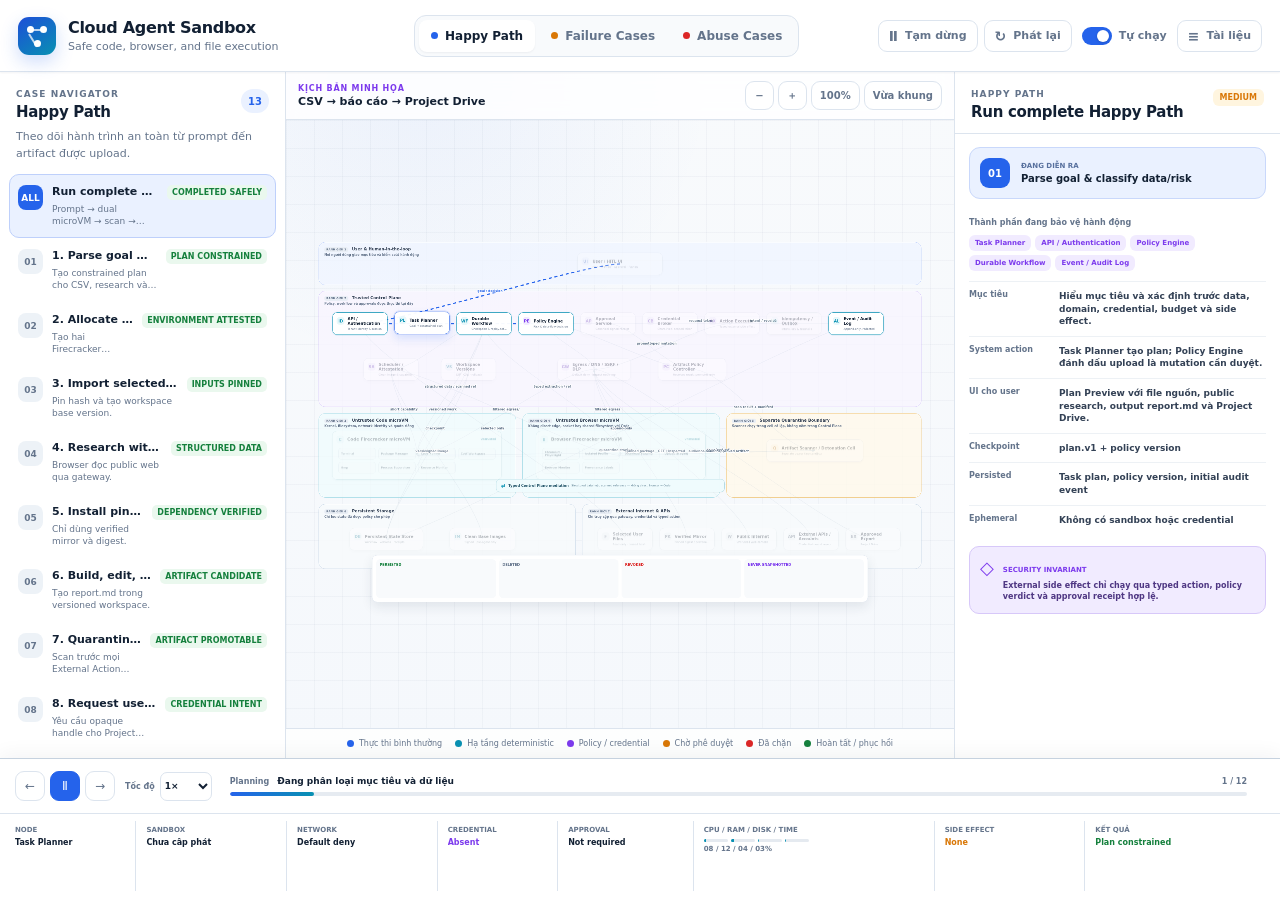
==== index3.html @ 37748cea "first commit" ====
<!doctype html>
<html lang="vi">
<head>
  <meta charset="utf-8">
  <meta name="viewport" content="width=device-width, initial-scale=1">
  <meta name="description" content="Interactive architecture for a secure cloud agent sandbox.">
  <title>Cloud Agent Sandbox</title>
  <link rel="stylesheet" href="./styles.css">
</head>
<body>
  <a class="skip-link" href="#architecture-canvas">Bỏ qua đến sơ đồ kiến trúc</a>

  <div class="app-shell">
    <header class="app-header">
      <div class="brand">
        <div class="brand-mark" aria-hidden="true">
          <span></span><span></span><span></span>
        </div>
        <div>
          <h1>Cloud Agent Sandbox</h1>
          <p>Safe code, browser, and file execution</p>
        </div>
      </div>

      <nav class="mode-tabs" aria-label="Chế độ mô phỏng">
        <button class="mode-tab active" data-mode="happy" aria-selected="true">
          <span class="tab-dot blue"></span>Happy Path
        </button>
        <button class="mode-tab" data-mode="failures" aria-selected="false">
          <span class="tab-dot amber"></span>Failure Cases
        </button>
        <button class="mode-tab" data-mode="abuse" aria-selected="false">
          <span class="tab-dot red"></span>Abuse Cases
        </button>
      </nav>

      <div class="header-actions">
        <button id="play-toggle" class="icon-text-button" aria-label="Tạm dừng hoạt ảnh">
          <span class="button-icon" aria-hidden="true">Ⅱ</span>
          <span class="button-label">Tạm dừng</span>
        </button>
        <button id="replay-button" class="icon-text-button" aria-label="Phát lại case">
          <span class="button-icon" aria-hidden="true">↻</span>
          <span>Phát lại</span>
        </button>
        <label class="auto-toggle">
          <input id="autoplay-toggle" type="checkbox" checked>
          <span class="toggle-track"></span>
          <span>Tự chạy</span>
        </label>
        <div class="docs-menu">
          <button id="docs-menu-button" class="icon-text-button" aria-expanded="false">
            <span class="button-icon" aria-hidden="true">≡</span>
            <span>Tài liệu</span>
          </button>
          <div id="docs-popover" class="docs-popover" hidden>
            <a href="./document.html?doc=deliverable">Bản deliverable</a>
            <a href="./document.html?doc=research">Kiến trúc &amp; nghiên cứu</a>
          </div>
        </div>
      </div>

      <button id="navigator-drawer-button" class="mobile-panel-button" aria-label="Mở danh sách case">☰</button>
    </header>

    <main class="workspace">
      <aside id="case-navigator" class="case-navigator" aria-label="Danh sách case">
        <div class="panel-heading">
          <div>
            <span class="eyebrow">Case navigator</span>
            <h2 id="navigator-title">Happy Path</h2>
          </div>
          <span id="case-count" class="count-badge">13</span>
          <button class="panel-close" data-close-panel="case-navigator" aria-label="Đóng danh sách case">×</button>
        </div>
        <p id="navigator-description" class="panel-intro">
          Theo dõi hành trình an toàn từ prompt đến artifact được upload.
        </p>
        <div id="case-list" class="case-list" role="listbox" aria-label="Các bước Happy Path"></div>
      </aside>

      <section class="canvas-region" aria-label="Sơ đồ kiến trúc tương tác">
        <div class="canvas-toolbar">
          <div class="canvas-context">
            <span id="scenario-label" class="scenario-label">Kịch bản minh họa</span>
            <strong id="canvas-title">CSV → báo cáo → Project Drive</strong>
          </div>
          <div class="zoom-controls" aria-label="Điều khiển sơ đồ">
            <button id="zoom-out" title="Thu nhỏ" aria-label="Thu nhỏ">−</button>
            <button id="zoom-in" title="Phóng to" aria-label="Phóng to">＋</button>
            <button id="zoom-reset" title="Tỷ lệ 100%">100%</button>
            <button id="zoom-fit" title="Vừa màn hình">Vừa khung</button>
          </div>
        </div>

        <div id="architecture-canvas" class="architecture-canvas" tabindex="0"
             aria-label="Kiến trúc Cloud Agent Sandbox. Giữ Ctrl và cuộn để zoom, kéo để di chuyển.">
          <div id="canvas-world" class="canvas-world">
            <svg id="edge-layer" class="edge-layer" width="1600" height="980"
                 viewBox="0 0 1600 980" aria-hidden="true"></svg>

            <div class="trust-zone zone-user">
              <div class="zone-label">
                <span class="zone-kicker">Ranh giới 1</span>
                User &amp; Human-in-the-loop
                <small>Nơi người dùng giao mục tiêu và kiểm soát hành động</small>
              </div>
            </div>
            <div class="trust-zone zone-control">
              <div class="zone-label">
                <span class="zone-kicker">Ranh giới 2</span>
                Trusted Control Plane
                <small>Policy, workflow và approvals được thực thi tại đây</small>
              </div>
            </div>
            <div class="trust-zone zone-code">
              <div class="zone-label">
                <span class="zone-kicker">Ranh giới 3</span>
                Untrusted Code microVM
                <small>Kernel, filesystem, network identity và quota riêng</small>
              </div>
            </div>
            <div class="trust-zone zone-browser">
              <div class="zone-label">
                <span class="zone-kicker">Ranh giới 4</span>
                Untrusted Browser microVM
                <small>Không direct edge, socket hay shared filesystem với Code</small>
              </div>
            </div>
            <div class="trust-zone zone-quarantine">
              <div class="zone-label">
                <span class="zone-kicker">Ranh giới 5</span>
                Separate Quarantine Boundary
                <small>Scanner chạy trong cell cô lập, không nằm trong Control Plane</small>
              </div>
            </div>
            <div class="trust-zone zone-persistence">
              <div class="zone-label">
                <span class="zone-kicker">Ranh giới 6</span>
                Persistent Storage
                <small>Chỉ lưu state đã được policy cho phép</small>
              </div>
            </div>
            <div class="trust-zone zone-external">
              <div class="zone-label">
                <span class="zone-kicker">Ranh giới 7</span>
                External Internet &amp; APIs
                <small>Chỉ truy cập qua gateway, credential và typed action</small>
              </div>
            </div>

            <div id="node-layer" class="node-layer"></div>

            <div id="mediation-note" class="mediation-note">
              <span class="mediation-icon">⇄</span>
              <strong>Typed Control Plane mediation</strong>
              <small>Structured data hoặc scanned reference — không direct Browser → Code</small>
            </div>

            <div id="side-effect-panel" class="canvas-overlay side-effect-panel" hidden>
              <span class="overlay-label">Side-effect state</span>
              <div class="state-machine">
                <span data-effect-state="planned">planned</span><i>→</i>
                <span data-effect-state="authorized">authorized</span><i>→</i>
                <span data-effect-state="executing">executing</span><i>→</i>
                <span data-effect-state="committed">committed</span>
                <div class="unknown-branch">
                  <b>↘</b><span data-effect-state="unknown">unknown</span><i>→</i>
                  <span data-effect-state="reconcile">reconcile</span><i>→</i>
                  <span data-effect-state="resolution">committed / manual</span>
                </div>
              </div>
              <small>Không tuyên bố “exactly once”; outcome không rõ luôn được đối soát.</small>
            </div>

            <div id="state-summary-panel" class="canvas-overlay state-summary-panel" hidden>
              <div class="state-column persisted">
                <h4>Persisted</h4>
                <div id="persisted-items"></div>
              </div>
              <div class="state-column deleted">
                <h4>Deleted</h4>
                <div id="deleted-items"></div>
              </div>
              <div class="state-column revoked">
                <h4>Revoked</h4>
                <div id="revoked-items"></div>
              </div>
              <div class="state-column never">
                <h4>Never snapshotted</h4>
                <div id="never-items"></div>
              </div>
            </div>
          </div>
        </div>

        <div class="legend" aria-label="Chú giải màu sắc">
          <span><i class="legend-dot normal"></i>Thực thi bình thường</span>
          <span><i class="legend-dot infra"></i>Hạ tầng deterministic</span>
          <span><i class="legend-dot security"></i>Policy / credential</span>
          <span><i class="legend-dot approval"></i>Chờ phê duyệt</span>
          <span><i class="legend-dot blocked"></i>Đã chặn</span>
          <span><i class="legend-dot success"></i>Hoàn tất / phục hồi</span>
        </div>
      </section>

      <aside id="case-inspector" class="case-inspector" aria-label="Chi tiết case">
        <div class="panel-heading inspector-heading">
          <div>
            <span id="inspector-mode" class="eyebrow">Happy Path</span>
            <h2 id="inspector-title">Run complete Happy Path</h2>
          </div>
          <span id="inspector-severity" class="severity-badge low">Low</span>
          <button class="panel-close" data-close-panel="case-inspector" aria-label="Đóng chi tiết case">×</button>
        </div>

        <div class="phase-callout">
          <span id="phase-number">01</span>
          <div>
            <small>Đang diễn ra</small>
            <strong id="phase-title">Phân tích mục tiêu</strong>
          </div>
        </div>

        <div id="inspector-components" class="protecting-components">
          <span>Thành phần đang bảo vệ hành động</span>
          <div id="component-chips"></div>
        </div>

        <dl id="inspector-fields" class="inspector-fields"></dl>

        <div class="invariant-card">
          <span class="invariant-icon" aria-hidden="true">◇</span>
          <div>
            <small>Security invariant</small>
            <p id="invariant-text">External side effect phải đi qua typed action và policy.</p>
          </div>
        </div>
      </aside>
    </main>

    <footer class="execution-status">
      <div class="status-topline">
        <div class="playback-controls">
          <button id="previous-step" aria-label="Bước trước">←</button>
          <button id="footer-play-toggle" class="primary-play" aria-label="Tạm dừng">Ⅱ</button>
          <button id="next-step" aria-label="Bước tiếp">→</button>
          <label class="speed-control">
            <span>Tốc độ</span>
            <select id="speed-select" aria-label="Tốc độ hoạt ảnh">
              <option value="1800">0.75×</option>
              <option value="1350" selected>1×</option>
              <option value="850">1.5×</option>
              <option value="500">2×</option>
            </select>
          </label>
        </div>

        <div class="progress-area">
          <div class="progress-copy">
            <span id="progress-phase">Planning</span>
            <strong id="progress-message">Đang phân loại mục tiêu và dữ liệu</strong>
            <span id="progress-fraction">1 / 12</span>
          </div>
          <div class="progress-track"><span id="progress-fill"></span></div>
        </div>

        <button id="inspector-sheet-button" class="mobile-panel-button inspector-button"
                aria-label="Mở chi tiết case">ⓘ</button>
      </div>

      <div class="status-grid">
        <div class="status-item"><span>Node</span><strong id="status-node">Task Planner</strong></div>
        <div class="status-item"><span>Sandbox</span><strong id="status-sandbox">Chưa cấp phát</strong></div>
        <div class="status-item"><span>Network</span><strong id="status-network">Default deny</strong></div>
        <div class="status-item credential-status"><span>Credential</span><strong id="status-credential">Absent</strong></div>
        <div class="status-item"><span>Approval</span><strong id="status-approval">Not required</strong></div>
        <div class="status-item resource-status">
          <span>CPU / RAM / Disk / Time</span>
          <div class="resource-bars">
            <i id="cpu-bar"></i><i id="ram-bar"></i><i id="disk-bar"></i><i id="time-bar"></i>
          </div>
          <strong id="resource-copy">08 / 12 / 04 / 03%</strong>
        </div>
        <div class="status-item side-effect-status"><span>Side effect</span><strong id="status-side-effect">None</strong></div>
        <div class="status-item outcome-status"><span>Kết quả</span><strong id="status-outcome">Đang chạy an toàn</strong></div>
      </div>
    </footer>
  </div>

  <dialog id="approval-dialog" class="approval-dialog" aria-labelledby="approval-title">
    <form method="dialog">
      <header class="approval-header">
        <div class="system-ui-badge">SYSTEM-RENDERED APPROVAL</div>
        <button value="reject" class="dialog-close" aria-label="Đóng và từ chối">×</button>
      </header>
      <div class="approval-title-row">
        <div class="approval-shield" aria-hidden="true">◇</div>
        <div>
          <span>Phê duyệt external side effect</span>
          <h2 id="approval-title">Upload report.md to Project Drive</h2>
        </div>
      </div>

      <div class="approval-grid">
        <div><span>Agent muốn làm gì?</span><strong>Upload một báo cáo Markdown đã scan</strong></div>
        <div><span>Dữ liệu hoặc tài nguyên?</span><strong>report.md · SHA-256 8f2a…91c4</strong></div>
        <div><span>Gửi tới đâu?</span><strong>Project Drive / Cloud Sandbox Demo</strong></div>
        <div><span>Hậu quả / blast radius?</span><strong>Tạo một file trong project đã chọn</strong></div>
        <div><span>Có thể hoàn tác?</span><strong>Có · có thể xóa file đã upload</strong></div>
        <div><span>Scope và expiry?</span><strong id="approval-scope-copy">Chỉ hành động này · 5 phút</strong></div>
      </div>

      <fieldset class="approval-scope">
        <legend>Phạm vi phê duyệt</legend>
        <label>
          <input type="radio" name="approval-scope" value="once" checked>
          <span><strong>Chỉ hành động này</strong><small>Một file, một destination, một lần</small></span>
        </label>
        <label>
          <input type="radio" name="approval-scope" value="batch">
          <span><strong>Batch chính xác gồm 1 artifact</strong><small>Gắn với manifest và hash hiện tại</small></span>
        </label>
      </fieldset>

      <div class="scan-proof">
        <span class="scan-check">✓</span>
        <div><strong>Artifact đã qua quarantine</strong><small>Malware: clean · Manifest: verified · Policy: promotable</small></div>
      </div>

      <div id="simulated-approval-note" class="simulated-note">
        Auto-play: <strong>Giả lập người dùng phê duyệt</strong> sau <span id="approval-countdown">3</span>s
      </div>

      <footer class="approval-actions">
        <button value="stop" class="danger-ghost">Dừng tác vụ</button>
        <button value="reject" class="secondary-action">Từ chối</button>
        <button id="approve-upload" value="approve" class="primary-action">
          Upload report.md to Project Drive
        </button>
      </footer>
    </form>
  </dialog>

  <div id="toast-region" class="toast-region" aria-live="polite" aria-atomic="true"></div>

  <script src="./experience-data.js"></script>
  <script src="./app.js"></script>
</body>
</html>
---- styles.css ----
:root {
  --bg: #f4f7fb;
  --surface: #ffffff;
  --surface-soft: #f8fafc;
  --text: #122033;
  --muted: #64748b;
  --line: #dce4ee;
  --line-strong: #c6d2df;
  --blue: #2563eb;
  --blue-soft: #eaf1ff;
  --cyan: #0891b2;
  --cyan-soft: #e8f8fb;
  --violet: #7c3aed;
  --violet-soft: #f1ebff;
  --amber: #d97706;
  --amber-soft: #fff5df;
  --red: #dc2626;
  --red-soft: #fff0f0;
  --green: #15803d;
  --green-soft: #eaf8ee;
  --gray: #94a3b8;
  --shadow-sm: 0 1px 2px rgba(15, 23, 42, .05);
  --shadow-md: 0 12px 30px rgba(31, 48, 73, .10);
  --header-h: 72px;
  --footer-h: 142px;
  --left-w: 286px;
  --right-w: 326px;
  color-scheme: light;
  font-family: Inter, ui-sans-serif, system-ui, -apple-system, BlinkMacSystemFont, "Segoe UI", sans-serif;
}

* { box-sizing: border-box; }

html, body {
  margin: 0;
  width: 100%;
  height: 100%;
  overflow: hidden;
  background: var(--bg);
  color: var(--text);
}

button, input, select { font: inherit; }
button, a { -webkit-tap-highlight-color: transparent; }
button { color: inherit; }

button:focus-visible,
a:focus-visible,
select:focus-visible,
input:focus-visible,
[tabindex]:focus-visible {
  outline: 3px solid rgba(37, 99, 235, .35);
  outline-offset: 2px;
}

.skip-link {
  position: fixed;
  top: 8px;
  left: 8px;
  z-index: 999;
  transform: translateY(-140%);
  padding: 9px 14px;
  border-radius: 8px;
  background: var(--text);
  color: #fff;
  text-decoration: none;
}

.skip-link:focus { transform: translateY(0); }

.app-shell {
  height: 100dvh;
  display: grid;
  grid-template-rows: var(--header-h) minmax(0, 1fr) var(--footer-h);
}

.app-header {
  position: relative;
  z-index: 50;
  display: grid;
  grid-template-columns: minmax(250px, .85fr) auto minmax(310px, 1fr);
  align-items: center;
  gap: 18px;
  min-width: 0;
  padding: 0 18px;
  border-bottom: 1px solid var(--line);
  background: rgba(255, 255, 255, .96);
  box-shadow: var(--shadow-sm);
}

.brand {
  display: flex;
  align-items: center;
  gap: 12px;
  min-width: 0;
}

.brand-mark {
  position: relative;
  width: 38px;
  height: 38px;
  flex: none;
  border-radius: 11px;
  background: linear-gradient(145deg, #1d4ed8, #0891b2);
  box-shadow: 0 7px 18px rgba(37, 99, 235, .22);
}

.brand-mark span {
  position: absolute;
  width: 7px;
  height: 7px;
  border-radius: 50%;
  background: #fff;
}

.brand-mark span:nth-child(1) { left: 9px; top: 9px; }
.brand-mark span:nth-child(2) { right: 9px; top: 9px; }
.brand-mark span:nth-child(3) { left: 16px; bottom: 8px; }

.brand-mark::before,
.brand-mark::after {
  content: "";
  position: absolute;
  height: 2px;
  background: rgba(255,255,255,.72);
  transform-origin: left center;
}

.brand-mark::before { width: 16px; left: 11px; top: 12px; }
.brand-mark::after { width: 15px; left: 11px; top: 16px; transform: rotate(58deg); }

.brand h1 {
  margin: 0;
  font-size: 16px;
  letter-spacing: -.02em;
}

.brand p {
  margin: 3px 0 0;
  color: var(--muted);
  font-size: 11px;
}

.mode-tabs {
  display: flex;
  gap: 4px;
  padding: 4px;
  border: 1px solid var(--line);
  border-radius: 12px;
  background: var(--surface-soft);
}

.mode-tab {
  display: flex;
  align-items: center;
  gap: 7px;
  padding: 9px 12px;
  border: 0;
  border-radius: 8px;
  background: transparent;
  color: var(--muted);
  font-size: 12px;
  font-weight: 700;
  cursor: pointer;
  white-space: nowrap;
}

.mode-tab:hover { color: var(--text); }

.mode-tab.active {
  background: var(--surface);
  color: var(--text);
  box-shadow: var(--shadow-sm);
}

.tab-dot, .legend-dot {
  display: inline-block;
  width: 7px;
  height: 7px;
  border-radius: 50%;
}

.tab-dot.blue, .legend-dot.normal { background: var(--blue); }
.tab-dot.amber, .legend-dot.approval { background: var(--amber); }
.tab-dot.red, .legend-dot.blocked { background: var(--red); }
.legend-dot.infra { background: var(--cyan); }
.legend-dot.security { background: var(--violet); }
.legend-dot.success { background: var(--green); }

.header-actions {
  display: flex;
  justify-content: flex-end;
  align-items: center;
  gap: 6px;
  min-width: 0;
}

.icon-text-button,
.mobile-panel-button,
.zoom-controls button,
.playback-controls button {
  border: 1px solid var(--line);
  border-radius: 9px;
  background: var(--surface);
  cursor: pointer;
}

.icon-text-button {
  display: inline-flex;
  align-items: center;
  gap: 7px;
  padding: 8px 10px;
  color: var(--muted);
  font-size: 11px;
  font-weight: 700;
}

.icon-text-button:hover { border-color: var(--line-strong); color: var(--text); }
.button-icon { font-size: 14px; line-height: 1; }

.auto-toggle {
  display: flex;
  align-items: center;
  gap: 7px;
  padding: 0 4px;
  color: var(--muted);
  font-size: 11px;
  font-weight: 700;
  cursor: pointer;
}

.auto-toggle input { position: absolute; opacity: 0; pointer-events: none; }
.toggle-track {
  position: relative;
  width: 30px;
  height: 18px;
  border-radius: 20px;
  background: var(--gray);
  transition: .2s ease;
}
.toggle-track::after {
  content: "";
  position: absolute;
  top: 3px;
  left: 3px;
  width: 12px;
  height: 12px;
  border-radius: 50%;
  background: white;
  box-shadow: 0 1px 3px rgba(0,0,0,.16);
  transition: .2s ease;
}
.auto-toggle input:checked + .toggle-track { background: var(--blue); }
.auto-toggle input:checked + .toggle-track::after { transform: translateX(12px); }

.docs-menu { position: relative; }
.docs-popover {
  position: absolute;
  top: calc(100% + 8px);
  right: 0;
  z-index: 70;
  width: 226px;
  padding: 7px;
  border: 1px solid var(--line);
  border-radius: 12px;
  background: var(--surface);
  box-shadow: var(--shadow-md);
}
.docs-popover a {
  display: block;
  padding: 10px 11px;
  border-radius: 8px;
  color: var(--text);
  font-size: 12px;
  font-weight: 650;
  text-decoration: none;
}
.docs-popover a:hover { background: var(--blue-soft); color: var(--blue); }

.mobile-panel-button { display: none; }

.workspace {
  display: grid;
  grid-template-columns: var(--left-w) minmax(0, 1fr) var(--right-w);
  min-height: 0;
}

.case-navigator,
.case-inspector {
  position: relative;
  z-index: 20;
  min-width: 0;
  overflow: hidden;
  background: var(--surface);
}

.case-navigator {
  display: flex;
  flex-direction: column;
  border-right: 1px solid var(--line);
}

.case-inspector {
  overflow-y: auto;
  border-left: 1px solid var(--line);
}

.panel-heading {
  display: flex;
  align-items: flex-start;
  gap: 10px;
  padding: 17px 16px 8px;
}

.panel-heading > div:first-child { min-width: 0; flex: 1; }
.eyebrow {
  display: block;
  color: var(--muted);
  font-size: 9px;
  font-weight: 800;
  letter-spacing: .12em;
  text-transform: uppercase;
}
.panel-heading h2 {
  margin: 4px 0 0;
  font-size: 15px;
  letter-spacing: -.02em;
}
.count-badge {
  display: grid;
  place-items: center;
  min-width: 24px;
  height: 24px;
  padding: 0 7px;
  border-radius: 12px;
  background: var(--blue-soft);
  color: var(--blue);
  font-size: 10px;
  font-weight: 800;
}
.panel-close {
  display: none;
  width: 30px;
  height: 30px;
  border: 0;
  border-radius: 8px;
  background: var(--surface-soft);
  cursor: pointer;
}
.panel-intro {
  margin: 0;
  padding: 0 16px 12px;
  color: var(--muted);
  font-size: 11px;
  line-height: 1.5;
}

.case-list {
  min-height: 0;
  padding: 0 9px 14px;
  overflow-y: auto;
  scrollbar-width: thin;
}

.case-item {
  position: relative;
  display: grid;
  grid-template-columns: 25px 1fr auto;
  gap: 9px;
  width: 100%;
  padding: 10px 8px;
  border: 1px solid transparent;
  border-radius: 10px;
  background: transparent;
  text-align: left;
  cursor: pointer;
}

.case-item:hover { background: var(--surface-soft); }
.case-item.active {
  border-color: #bed0fb;
  background: var(--blue-soft);
}
.case-number {
  display: grid;
  place-items: center;
  width: 25px;
  height: 25px;
  border-radius: 8px;
  background: #edf2f7;
  color: var(--muted);
  font-size: 9px;
  font-weight: 850;
}
.case-item.active .case-number { background: var(--blue); color: #fff; }
.case-copy { min-width: 0; }
.case-copy strong {
  display: block;
  overflow: hidden;
  color: var(--text);
  font-size: 11px;
  line-height: 1.25;
  text-overflow: ellipsis;
  white-space: nowrap;
}
.case-copy span {
  display: -webkit-box;
  margin-top: 4px;
  overflow: hidden;
  color: var(--muted);
  font-size: 9px;
  line-height: 1.35;
  -webkit-box-orient: vertical;
  -webkit-line-clamp: 2;
}
.outcome-mini {
  align-self: start;
  padding: 3px 5px;
  border-radius: 5px;
  background: var(--green-soft);
  color: var(--green);
  font-size: 8px;
  font-weight: 850;
  text-transform: uppercase;
  white-space: nowrap;
}
.mode-failures .case-item.active { border-color: #f4d296; background: var(--amber-soft); }
.mode-failures .case-item.active .case-number { background: var(--amber); }
.mode-abuse .case-item.active { border-color: #f2b7b7; background: var(--red-soft); }
.mode-abuse .case-item.active .case-number { background: var(--red); }

.canvas-region {
  position: relative;
  display: grid;
  grid-template-rows: 48px minmax(0, 1fr) 30px;
  min-width: 0;
  min-height: 0;
  overflow: hidden;
  background:
    radial-gradient(circle at 20% 0%, rgba(37,99,235,.06), transparent 34%),
    linear-gradient(#f8fafc, #f5f8fc);
}

.canvas-toolbar {
  position: relative;
  z-index: 12;
  display: flex;
  align-items: center;
  justify-content: space-between;
  gap: 14px;
  min-width: 0;
  padding: 7px 12px;
  border-bottom: 1px solid var(--line);
  background: rgba(255,255,255,.82);
  backdrop-filter: blur(8px);
}
.canvas-context { min-width: 0; }
.scenario-label {
  display: block;
  color: var(--violet);
  font-size: 8px;
  font-weight: 850;
  letter-spacing: .1em;
  text-transform: uppercase;
}
.canvas-context strong {
  display: block;
  margin-top: 2px;
  overflow: hidden;
  font-size: 11px;
  text-overflow: ellipsis;
  white-space: nowrap;
}
.zoom-controls { display: flex; gap: 4px; }
.zoom-controls button {
  min-width: 29px;
  height: 29px;
  padding: 0 8px;
  color: var(--muted);
  font-size: 10px;
  font-weight: 800;
}
.zoom-controls button:hover { color: var(--blue); border-color: #b8caf6; }

.architecture-canvas {
  position: relative;
  min-width: 0;
  min-height: 0;
  overflow: hidden;
  cursor: grab;
  touch-action: none;
  background-image:
    linear-gradient(rgba(148,163,184,.08) 1px, transparent 1px),
    linear-gradient(90deg, rgba(148,163,184,.08) 1px, transparent 1px);
  background-size: 28px 28px;
}
.architecture-canvas.dragging { cursor: grabbing; }

.canvas-world {
  position: absolute;
  left: 0;
  top: 0;
  width: 1600px;
  height: 980px;
  transform-origin: 0 0;
  will-change: transform;
}

.trust-zone {
  position: absolute;
  border: 1px solid var(--line-strong);
  border-radius: 18px;
  background: rgba(255,255,255,.72);
  box-shadow: inset 0 0 0 1px rgba(255,255,255,.7);
}

.zone-label {
  position: absolute;
  left: 14px;
  top: 12px;
  z-index: 1;
  color: #334155;
  font-size: 10px;
  font-weight: 850;
  letter-spacing: .02em;
}
.zone-label small {
  display: block;
  max-width: 330px;
  margin-top: 3px;
  color: var(--muted);
  font-size: 8px;
  font-weight: 550;
  letter-spacing: 0;
}
.zone-kicker {
  display: inline-block;
  margin-right: 6px;
  padding: 2px 5px;
  border-radius: 5px;
  background: #e9eef5;
  color: var(--muted);
  font-size: 7px;
  text-transform: uppercase;
}

.zone-user { left: 22px; top: 20px; width: 1556px; height: 112px; border-color: #bed0fb; background: rgba(239,245,255,.76); }
.zone-control { left: 22px; top: 146px; width: 1556px; height: 300px; border-color: #d4c3fa; background: rgba(248,245,255,.74); }
.zone-code { left: 22px; top: 462px; width: 510px; height: 218px; border-color: #a8dce7; background: rgba(240,251,253,.78); }
.zone-browser { left: 548px; top: 462px; width: 510px; height: 218px; border-color: #a8dce7; background: rgba(240,251,253,.78); }
.zone-quarantine { left: 1074px; top: 462px; width: 504px; height: 218px; border-color: #f0c981; background: rgba(255,249,235,.82); }
.zone-persistence { left: 22px; top: 696px; width: 664px; height: 168px; border-color: #c4d4e5; background: rgba(248,250,252,.88); }
.zone-external { left: 702px; top: 696px; width: 876px; height: 168px; border-color: #c4d4e5; background: rgba(248,250,252,.88); }

.node-layer { position: absolute; inset: 0; }

.arch-node {
  position: absolute;
  z-index: 5;
  display: flex;
  flex-direction: column;
  justify-content: center;
  width: 142px;
  min-height: 58px;
  padding: 9px 10px 8px 38px;
  border: 1px solid #d2dce8;
  border-radius: 12px;
  background: rgba(255,255,255,.96);
  box-shadow: 0 4px 12px rgba(15,23,42,.055);
  transition: border-color .2s ease, box-shadow .2s ease, opacity .2s ease, transform .2s ease;
}

.arch-node::before {
  content: attr(data-icon);
  position: absolute;
  left: 10px;
  top: 11px;
  display: grid;
  place-items: center;
  width: 20px;
  height: 20px;
  border-radius: 7px;
  background: var(--blue-soft);
  color: var(--blue);
  font-size: 10px;
  font-weight: 900;
}

.arch-node strong {
  font-size: 10px;
  line-height: 1.22;
}
.arch-node small {
  display: block;
  margin-top: 4px;
  overflow: hidden;
  color: var(--muted);
  font-size: 7px;
  line-height: 1.3;
  text-overflow: ellipsis;
  white-space: nowrap;
}
.arch-node.security::before { background: var(--violet-soft); color: var(--violet); }
.arch-node.infra::before { background: var(--cyan-soft); color: var(--cyan); }
.arch-node.external::before { background: #eef2f6; color: #52647a; }
.arch-node.quarantine::before { background: var(--amber-soft); color: var(--amber); }
.arch-node.microvm {
  width: 438px;
  min-height: 126px;
  padding: 40px 15px 12px;
  border-color: #9bd2df;
  background: rgba(255,255,255,.94);
}
.arch-node.microvm::before { top: 11px; }
.arch-node.microvm > strong {
  position: absolute;
  left: 38px;
  top: 14px;
  font-size: 11px;
}
.arch-node.microvm > small {
  position: absolute;
  right: 14px;
  top: 16px;
  margin: 0;
  color: var(--cyan);
  font-weight: 800;
}

.subcomponent-grid {
  display: grid;
  grid-template-columns: repeat(4, minmax(0,1fr));
  gap: 6px;
}
.subcomponent {
  display: flex;
  align-items: center;
  min-height: 30px;
  padding: 5px 6px;
  border: 1px solid #dbe6ee;
  border-radius: 7px;
  background: #f8fbfd;
  color: #43566b;
  font-size: 7px;
  font-weight: 750;
  line-height: 1.2;
}

.arch-node.active {
  z-index: 9;
  border-color: var(--blue);
  box-shadow: 0 0 0 3px rgba(37,99,235,.14), 0 12px 24px rgba(37,99,235,.16);
  transform: translateY(-2px);
}
.arch-node.active.security {
  border-color: var(--violet);
  box-shadow: 0 0 0 3px rgba(124,58,237,.14), 0 12px 24px rgba(124,58,237,.14);
}
.arch-node.active.quarantine {
  border-color: var(--amber);
  box-shadow: 0 0 0 3px rgba(217,119,6,.14), 0 12px 24px rgba(217,119,6,.14);
}
.arch-node.supporting {
  border-color: var(--cyan);
  box-shadow: 0 0 0 2px rgba(8,145,178,.11);
}
.arch-node.completed {
  border-color: #8bd0a1;
  background: #fbfffc;
}
.arch-node.completed::after {
  content: "✓";
  position: absolute;
  right: 7px;
  top: 6px;
  color: var(--green);
  font-size: 9px;
  font-weight: 900;
}
.arch-node.blocked {
  border-color: var(--red);
  background: var(--red-soft);
  box-shadow: 0 0 0 3px rgba(220,38,38,.12);
}
.arch-node.dimmed { opacity: .28; filter: grayscale(.35); }

.edge-layer { position: absolute; inset: 0; z-index: 2; overflow: visible; }
.architecture-edge {
  fill: none;
  stroke: #aebdcb;
  stroke-width: 1.5;
  vector-effect: non-scaling-stroke;
  transition: opacity .2s ease, stroke .2s ease, stroke-width .2s ease;
}
.architecture-edge.direct-prohibited {
  stroke-dasharray: 5 5;
  stroke: #c9d3de;
}
.architecture-edge.active {
  stroke: var(--blue);
  stroke-width: 3;
  stroke-dasharray: 8 7;
  animation: packet-flow .8s linear infinite;
}
.architecture-edge.active.security { stroke: var(--violet); }
.architecture-edge.active.quarantine { stroke: var(--amber); }
.architecture-edge.active.success { stroke: var(--green); }
.architecture-edge.blocked {
  stroke: var(--red);
  stroke-width: 3;
  stroke-dasharray: 7 6;
  animation: packet-block .8s ease-in-out infinite alternate;
}
.architecture-edge.dimmed { opacity: .16; }
.edge-label {
  fill: #6b7d91;
  font-size: 8px;
  font-weight: 700;
  text-anchor: middle;
  paint-order: stroke;
  stroke: #fff;
  stroke-width: 3px;
  stroke-linejoin: round;
}
.edge-label.active { fill: var(--blue); }
.edge-label.blocked { fill: var(--red); }

@keyframes packet-flow { to { stroke-dashoffset: -30; } }
@keyframes packet-block { from { stroke-dashoffset: 0; } to { stroke-dashoffset: -12; } }

.mediation-note {
  position: absolute;
  left: 480px;
  top: 632px;
  z-index: 8;
  display: flex;
  align-items: center;
  gap: 7px;
  width: 590px;
  padding: 8px 12px;
  border: 1px solid #abd7e0;
  border-radius: 10px;
  background: rgba(239,251,253,.96);
  box-shadow: var(--shadow-sm);
  color: #245569;
}
.mediation-note strong { font-size: 9px; white-space: nowrap; }
.mediation-note small { overflow: hidden; color: #52778a; font-size: 7px; text-overflow: ellipsis; white-space: nowrap; }
.mediation-icon { color: var(--cyan); font-size: 14px; font-weight: 900; }

.canvas-overlay {
  position: absolute;
  z-index: 30;
  border: 1px solid var(--line);
  border-radius: 13px;
  background: rgba(255,255,255,.97);
  box-shadow: var(--shadow-md);
}
.side-effect-panel {
  right: 28px;
  bottom: 24px;
  width: 405px;
  padding: 12px;
}
.overlay-label {
  display: block;
  margin-bottom: 8px;
  color: var(--muted);
  font-size: 8px;
  font-weight: 850;
  letter-spacing: .1em;
  text-transform: uppercase;
}
.state-machine { display: flex; align-items: center; gap: 5px; flex-wrap: wrap; }
.state-machine span {
  padding: 5px 7px;
  border-radius: 6px;
  background: #eef2f7;
  color: #52647a;
  font-size: 8px;
  font-weight: 800;
}
.state-machine i { color: var(--gray); font-size: 9px; font-style: normal; }
.state-machine span.active { background: var(--blue); color: #fff; box-shadow: 0 0 0 3px rgba(37,99,235,.13); }
.state-machine span.warning { background: var(--amber); color: #fff; }
.state-machine span.success { background: var(--green); color: #fff; }
.unknown-branch {
  display: flex;
  align-items: center;
  gap: 5px;
  width: 100%;
  margin: 5px 0 0 144px;
}
.unknown-branch b { color: var(--amber); }
.side-effect-panel > small { display: block; margin-top: 8px; color: var(--muted); font-size: 7px; }

.state-summary-panel {
  left: 160px;
  right: 160px;
  bottom: 30px;
  display: grid;
  grid-template-columns: repeat(4, 1fr);
  gap: 8px;
  padding: 10px;
}
.state-column {
  min-height: 100px;
  padding: 9px;
  border-radius: 9px;
  background: var(--surface-soft);
}
.state-column h4 {
  margin: 0 0 7px;
  font-size: 9px;
  text-transform: uppercase;
}
.state-column div > span {
  display: inline-block;
  margin: 2px;
  padding: 4px 5px;
  border-radius: 5px;
  background: white;
  color: #52647a;
  font-size: 7px;
  font-weight: 700;
  animation: state-arrive .35s ease both;
}
.state-column.persisted h4 { color: var(--green); }
.state-column.deleted h4 { color: #64748b; }
.state-column.revoked h4 { color: var(--red); }
.state-column.never h4 { color: var(--violet); }
@keyframes state-arrive { from { opacity: 0; transform: translateY(-6px); } }

.legend {
  display: flex;
  align-items: center;
  justify-content: center;
  gap: 13px;
  min-width: 0;
  padding: 6px 10px;
  border-top: 1px solid var(--line);
  background: rgba(255,255,255,.85);
  color: var(--muted);
  font-size: 8px;
  white-space: nowrap;
}
.legend span { display: inline-flex; align-items: center; gap: 5px; }

.inspector-heading { padding-bottom: 12px; border-bottom: 1px solid var(--line); }
.severity-badge {
  padding: 4px 7px;
  border-radius: 6px;
  font-size: 8px;
  font-weight: 850;
  text-transform: uppercase;
}
.severity-badge.low { background: var(--green-soft); color: var(--green); }
.severity-badge.medium { background: var(--amber-soft); color: var(--amber); }
.severity-badge.high, .severity-badge.critical { background: var(--red-soft); color: var(--red); }

.phase-callout {
  display: flex;
  align-items: center;
  gap: 11px;
  margin: 13px 14px 11px;
  padding: 10px;
  border: 1px solid #c9d8fb;
  border-radius: 11px;
  background: var(--blue-soft);
}
.phase-callout > span {
  display: grid;
  place-items: center;
  width: 30px;
  height: 30px;
  border-radius: 9px;
  background: var(--blue);
  color: white;
  font-size: 10px;
  font-weight: 900;
}
.phase-callout small { display: block; color: #57709e; font-size: 7px; font-weight: 800; text-transform: uppercase; }
.phase-callout strong { display: block; margin-top: 3px; font-size: 10px; }

.protecting-components { padding: 0 14px 10px; }
.protecting-components > span { color: var(--muted); font-size: 8px; font-weight: 750; }
#component-chips { display: flex; flex-wrap: wrap; gap: 4px; margin-top: 6px; }
#component-chips span {
  padding: 4px 6px;
  border-radius: 6px;
  background: var(--violet-soft);
  color: var(--violet);
  font-size: 7px;
  font-weight: 800;
}

.inspector-fields { margin: 0; padding: 0 14px; }
.inspector-fields > div {
  display: grid;
  grid-template-columns: 82px minmax(0,1fr);
  gap: 8px;
  padding: 8px 0;
  border-top: 1px solid #edf1f5;
}
.inspector-fields dt {
  color: var(--muted);
  font-size: 8px;
  font-weight: 750;
}
.inspector-fields dd {
  margin: 0;
  color: #334155;
  font-size: 9px;
  font-weight: 650;
  line-height: 1.4;
}

.invariant-card {
  display: flex;
  gap: 9px;
  margin: 12px 14px 18px;
  padding: 10px;
  border: 1px solid #d7c8f9;
  border-radius: 10px;
  background: var(--violet-soft);
}
.invariant-icon { color: var(--violet); font-size: 18px; }
.invariant-card small { color: var(--violet); font-size: 7px; font-weight: 850; text-transform: uppercase; }
.invariant-card p { margin: 4px 0 0; color: #4f3783; font-size: 8px; font-weight: 650; line-height: 1.4; }

.execution-status {
  position: relative;
  z-index: 45;
  display: grid;
  grid-template-rows: 55px 1fr;
  border-top: 1px solid var(--line-strong);
  background: rgba(255,255,255,.98);
  box-shadow: 0 -5px 18px rgba(15,23,42,.045);
}
.status-topline {
  display: grid;
  grid-template-columns: auto minmax(0,1fr) auto;
  align-items: center;
  gap: 18px;
  padding: 8px 15px;
  border-bottom: 1px solid var(--line);
}
.playback-controls { display: flex; align-items: center; gap: 5px; }
.playback-controls button {
  width: 30px;
  height: 30px;
  color: var(--muted);
  font-size: 12px;
}
.playback-controls .primary-play { border-color: var(--blue); background: var(--blue); color: white; }
.speed-control { display: flex; align-items: center; gap: 5px; margin-left: 5px; color: var(--muted); font-size: 8px; font-weight: 750; }
.speed-control select { height: 29px; border: 1px solid var(--line); border-radius: 7px; background: white; color: var(--text); font-size: 9px; }
.progress-area { min-width: 0; }
.progress-copy { display: grid; grid-template-columns: auto minmax(0,1fr) auto; gap: 8px; align-items: center; margin-bottom: 6px; }
.progress-copy span { color: var(--muted); font-size: 8px; font-weight: 750; }
.progress-copy strong { overflow: hidden; font-size: 9px; text-overflow: ellipsis; white-space: nowrap; }
.progress-track { height: 4px; overflow: hidden; border-radius: 4px; background: #e6ebf1; }
.progress-track span { display: block; width: 0; height: 100%; border-radius: inherit; background: linear-gradient(90deg, var(--blue), var(--cyan)); transition: width .3s ease; }
.status-grid {
  display: grid;
  grid-template-columns: .8fr 1fr 1fr .8fr .9fr 1.6fr 1fr 1.2fr;
  align-items: stretch;
  min-width: 0;
  padding: 7px 15px 9px;
}
.status-item {
  min-width: 0;
  padding: 5px 10px;
  border-left: 1px solid var(--line);
}
.status-item:first-child { border-left: 0; padding-left: 0; }
.status-item span { display: block; color: var(--muted); font-size: 7px; font-weight: 750; text-transform: uppercase; }
.status-item strong { display: block; margin-top: 4px; overflow: hidden; font-size: 8px; text-overflow: ellipsis; white-space: nowrap; }
.credential-status strong { color: var(--violet); }
.side-effect-status strong { color: var(--amber); }
.outcome-status strong { color: var(--green); }
.resource-bars { display: flex; gap: 3px; margin-top: 5px; }
.resource-bars i {
  position: relative;
  width: 24px;
  height: 3px;
  overflow: hidden;
  border-radius: 3px;
  background: #e5eaf0;
}
.resource-bars i::after {
  content: "";
  display: block;
  width: var(--value, 8%);
  height: 100%;
  background: var(--cyan);
  transition: width .35s ease;
}
.resource-status strong { margin-top: 3px; color: var(--muted); font-size: 7px; }

.approval-dialog {
  width: min(720px, calc(100vw - 32px));
  max-height: calc(100dvh - 30px);
  padding: 0;
  overflow: auto;
  border: 1px solid #e8c36f;
  border-radius: 18px;
  background: #fffdf8;
  color: var(--text);
  box-shadow: 0 28px 80px rgba(42,35,21,.24);
}
.approval-dialog::backdrop { background: rgba(24,31,42,.42); backdrop-filter: blur(3px); }
.approval-dialog form { padding: 0; }
.approval-header {
  display: flex;
  align-items: center;
  justify-content: space-between;
  padding: 12px 18px;
  border-bottom: 1px solid #f2dfb2;
  background: var(--amber-soft);
}
.system-ui-badge { color: var(--amber); font-size: 8px; font-weight: 900; letter-spacing: .13em; }
.dialog-close { width: 28px; height: 28px; border: 0; border-radius: 7px; background: rgba(255,255,255,.75); color: var(--muted); cursor: pointer; }
.approval-title-row { display: flex; gap: 13px; align-items: center; padding: 17px 20px 10px; }
.approval-shield { display: grid; place-items: center; width: 42px; height: 42px; flex: none; border-radius: 12px; background: var(--amber); color: white; font-size: 22px; }
.approval-title-row span { color: var(--amber); font-size: 9px; font-weight: 800; }
.approval-title-row h2 { margin: 3px 0 0; font-size: 19px; letter-spacing: -.025em; }
.approval-grid { display: grid; grid-template-columns: repeat(2,1fr); gap: 8px; padding: 8px 20px 12px; }
.approval-grid > div { padding: 10px; border: 1px solid #ece3cf; border-radius: 10px; background: white; }
.approval-grid span { display: block; color: var(--muted); font-size: 8px; font-weight: 750; }
.approval-grid strong { display: block; margin-top: 5px; font-size: 10px; line-height: 1.35; }
.approval-scope { margin: 0 20px 12px; padding: 10px; border: 1px solid #e8dcc3; border-radius: 10px; }
.approval-scope legend { padding: 0 5px; color: var(--muted); font-size: 8px; font-weight: 800; }
.approval-scope label { display: flex; align-items: flex-start; gap: 8px; margin: 6px 0; cursor: pointer; }
.approval-scope input { margin-top: 3px; accent-color: var(--amber); }
.approval-scope strong { display: block; font-size: 10px; }
.approval-scope small { display: block; margin-top: 2px; color: var(--muted); font-size: 8px; }
.scan-proof { display: flex; align-items: center; gap: 9px; margin: 0 20px 10px; padding: 9px 11px; border-radius: 9px; background: var(--green-soft); }
.scan-check { display: grid; place-items: center; width: 24px; height: 24px; border-radius: 50%; background: var(--green); color: white; font-size: 12px; font-weight: 900; }
.scan-proof strong { display: block; color: var(--green); font-size: 9px; }
.scan-proof small { display: block; margin-top: 3px; color: #477257; font-size: 8px; }
.simulated-note { margin: 0 20px 12px; padding: 8px 10px; border-left: 3px solid var(--amber); background: var(--amber-soft); color: #76521d; font-size: 9px; }
.approval-actions { display: flex; justify-content: flex-end; gap: 7px; padding: 13px 20px; border-top: 1px solid #eee3cb; background: white; }
.approval-actions button { padding: 9px 13px; border-radius: 9px; font-size: 9px; font-weight: 800; cursor: pointer; }
.danger-ghost { margin-right: auto; border: 1px solid #f3c2c2; background: white; color: var(--red); }
.secondary-action { border: 1px solid var(--line); background: white; }
.primary-action { border: 1px solid var(--amber); background: var(--amber); color: white; box-shadow: 0 6px 15px rgba(217,119,6,.19); }

.toast-region { position: fixed; right: 18px; bottom: calc(var(--footer-h) + 12px); z-index: 200; display: grid; gap: 7px; pointer-events: none; }
.toast { min-width: 260px; max-width: 360px; padding: 11px 13px; border: 1px solid var(--line); border-radius: 10px; background: white; box-shadow: var(--shadow-md); font-size: 10px; animation: toast-in .25s ease; }
.toast.success { border-color: #a9d9b8; color: var(--green); }
.toast.warning { border-color: #ecd099; color: var(--amber); }
.toast.danger { border-color: #edb1b1; color: var(--red); }
@keyframes toast-in { from { opacity: 0; transform: translateY(8px); } }

@media (max-width: 1260px) {
  :root { --left-w: 250px; --right-w: 292px; }
  .brand p { display: none; }
  .header-actions .icon-text-button span:not(.button-icon) { display: none; }
  .header-actions .icon-text-button { padding: 8px; }
  .mode-tab { padding: 9px 9px; }
  .status-grid { grid-template-columns: .8fr 1fr 1fr .8fr .9fr 1.5fr 1fr 1.1fr; }
}

@media (max-width: 980px) {
  :root { --right-w: 0px; }
  .app-header { grid-template-columns: minmax(210px,1fr) auto auto; }
  .mode-tabs { order: 2; }
  .mode-tab { font-size: 0; padding: 9px 12px; }
  .mode-tab .tab-dot { width: 9px; height: 9px; }
  .auto-toggle span:last-child { display: none; }
  .workspace { grid-template-columns: var(--left-w) minmax(0,1fr); }
  .case-inspector {
    position: fixed;
    left: 0;
    right: 0;
    bottom: var(--footer-h);
    z-index: 90;
    max-height: 58dvh;
    border: 1px solid var(--line);
    border-radius: 18px 18px 0 0;
    box-shadow: 0 -18px 50px rgba(15,23,42,.17);
    transform: translateY(calc(100% + var(--footer-h)));
    transition: transform .25s ease;
  }
  .case-inspector.open { transform: translateY(0); }
  .panel-close { display: block; }
  .inspector-button { display: block; width: 32px; height: 32px; }
  .status-grid { grid-template-columns: repeat(4,1fr); }
  .status-item:nth-child(n+5) { border-top: 1px solid var(--line); }
  :root { --footer-h: 172px; }
}

@media (max-width: 720px) {
  :root { --header-h: 66px; --footer-h: 190px; }
  .app-header { grid-template-columns: minmax(0,1fr) auto; padding: 0 10px; gap: 8px; }
  .brand-mark { width: 34px; height: 34px; }
  .brand h1 { font-size: 14px; }
  .mode-tabs { position: fixed; left: 50%; bottom: calc(var(--footer-h) + 8px); z-index: 70; transform: translateX(-50%); box-shadow: var(--shadow-md); }
  .mode-tab { font-size: 10px; padding: 8px 9px; }
  .header-actions { display: none; }
  .mobile-panel-button {
    display: block;
    width: 34px;
    height: 34px;
    font-size: 16px;
  }
  .workspace { display: block; }
  .case-navigator {
    position: fixed;
    left: 0;
    top: var(--header-h);
    bottom: var(--footer-h);
    z-index: 95;
    width: min(310px, 88vw);
    border-right: 1px solid var(--line);
    box-shadow: var(--shadow-md);
    transform: translateX(-105%);
    transition: transform .25s ease;
  }
  .case-navigator.open { transform: translateX(0); }
  .canvas-region { height: 100%; }
  .legend { justify-content: flex-start; overflow-x: auto; }
  .status-topline { gap: 8px; padding: 7px 9px; }
  .speed-control { display: none; }
  .status-grid { grid-template-columns: repeat(3,1fr); padding: 5px 9px; }
  .status-item { padding: 4px 7px; }
  .status-item:nth-child(n+4) { border-top: 1px solid var(--line); }
  .status-item.resource-status { grid-column: span 2; }
  .status-item.outcome-status { grid-column: span 2; }
  .approval-grid { grid-template-columns: 1fr; }
  .approval-title-row h2 { font-size: 16px; }
  .approval-actions { flex-wrap: wrap; }
  .danger-ghost { margin-right: 0; }
  .primary-action { flex: 1 1 100%; order: -1; }
}

@media (prefers-reduced-motion: reduce) {
  *, *::before, *::after {
    scroll-behavior: auto !important;
    animation-duration: .001ms !important;
    animation-iteration-count: 1 !important;
    transition-duration: .001ms !important;
  }
  .architecture-edge.active,
  .architecture-edge.blocked { stroke-dasharray: none; }
}
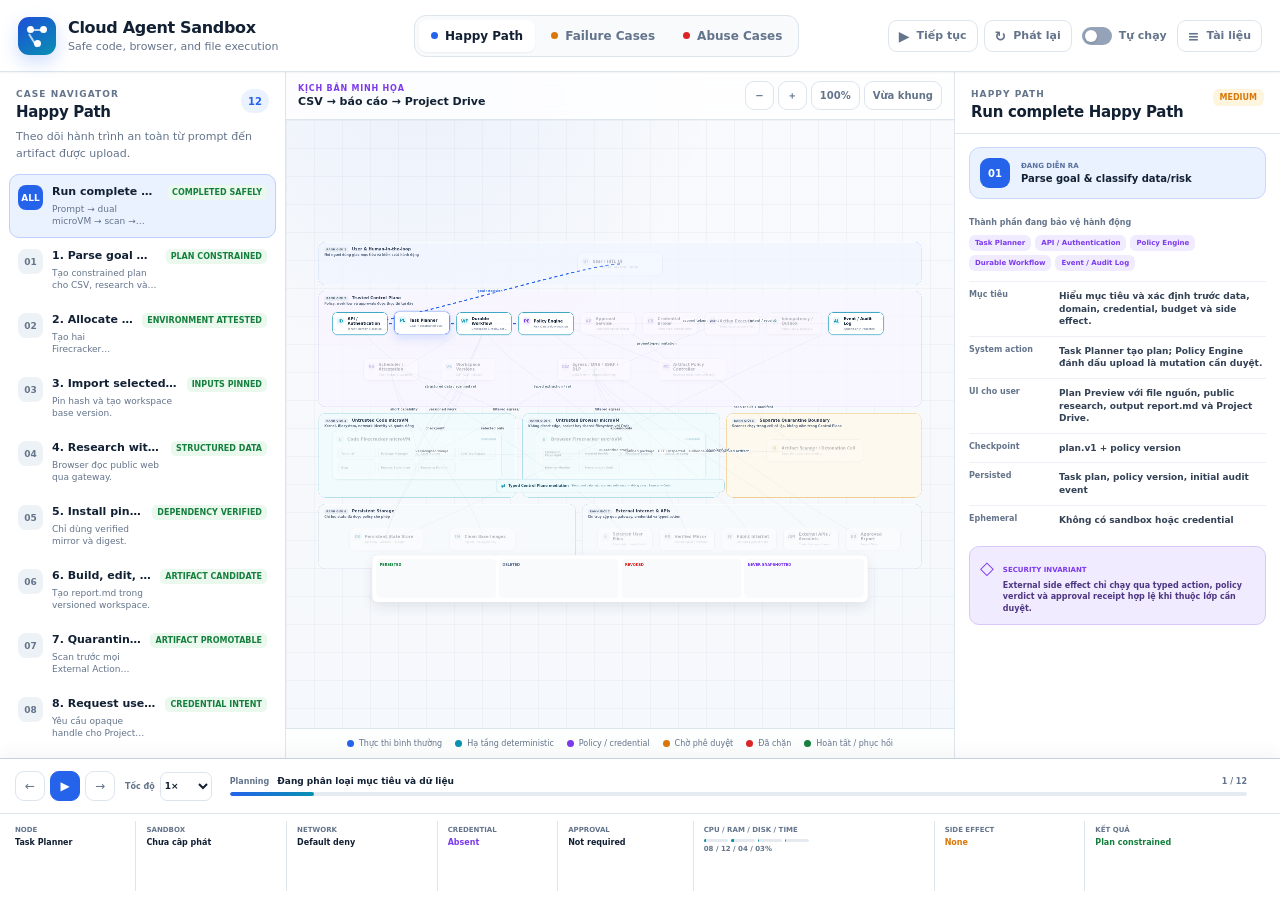
==== commit 6e838d73: "update" ====
--- a/index3.html
+++ b/index3.html
@@ -44,7 +44,7 @@
           <span>Phát lại</span>
         </button>
         <label class="auto-toggle">
-          <input id="autoplay-toggle" type="checkbox" checked>
+          <input id="autoplay-toggle" type="checkbox">
           <span class="toggle-track"></span>
           <span>Tự chạy</span>
         </label>
@@ -70,7 +70,7 @@
             <span class="eyebrow">Case navigator</span>
             <h2 id="navigator-title">Happy Path</h2>
           </div>
-          <span id="case-count" class="count-badge">13</span>
+          <span id="case-count" class="count-badge">12</span>
           <button class="panel-close" data-close-panel="case-navigator" aria-label="Đóng danh sách case">×</button>
         </div>
         <p id="navigator-description" class="panel-intro">
@@ -167,7 +167,7 @@
                 <div class="unknown-branch">
                   <b>↘</b><span data-effect-state="unknown">unknown</span><i>→</i>
                   <span data-effect-state="reconcile">reconcile</span><i>→</i>
-                  <span data-effect-state="resolution">committed / manual</span>
+                  <span data-effect-state="resolution">committed / compensated / manual</span>
                 </div>
               </div>
               <small>Không tuyên bố “exactly once”; outcome không rõ luôn được đối soát.</small>
